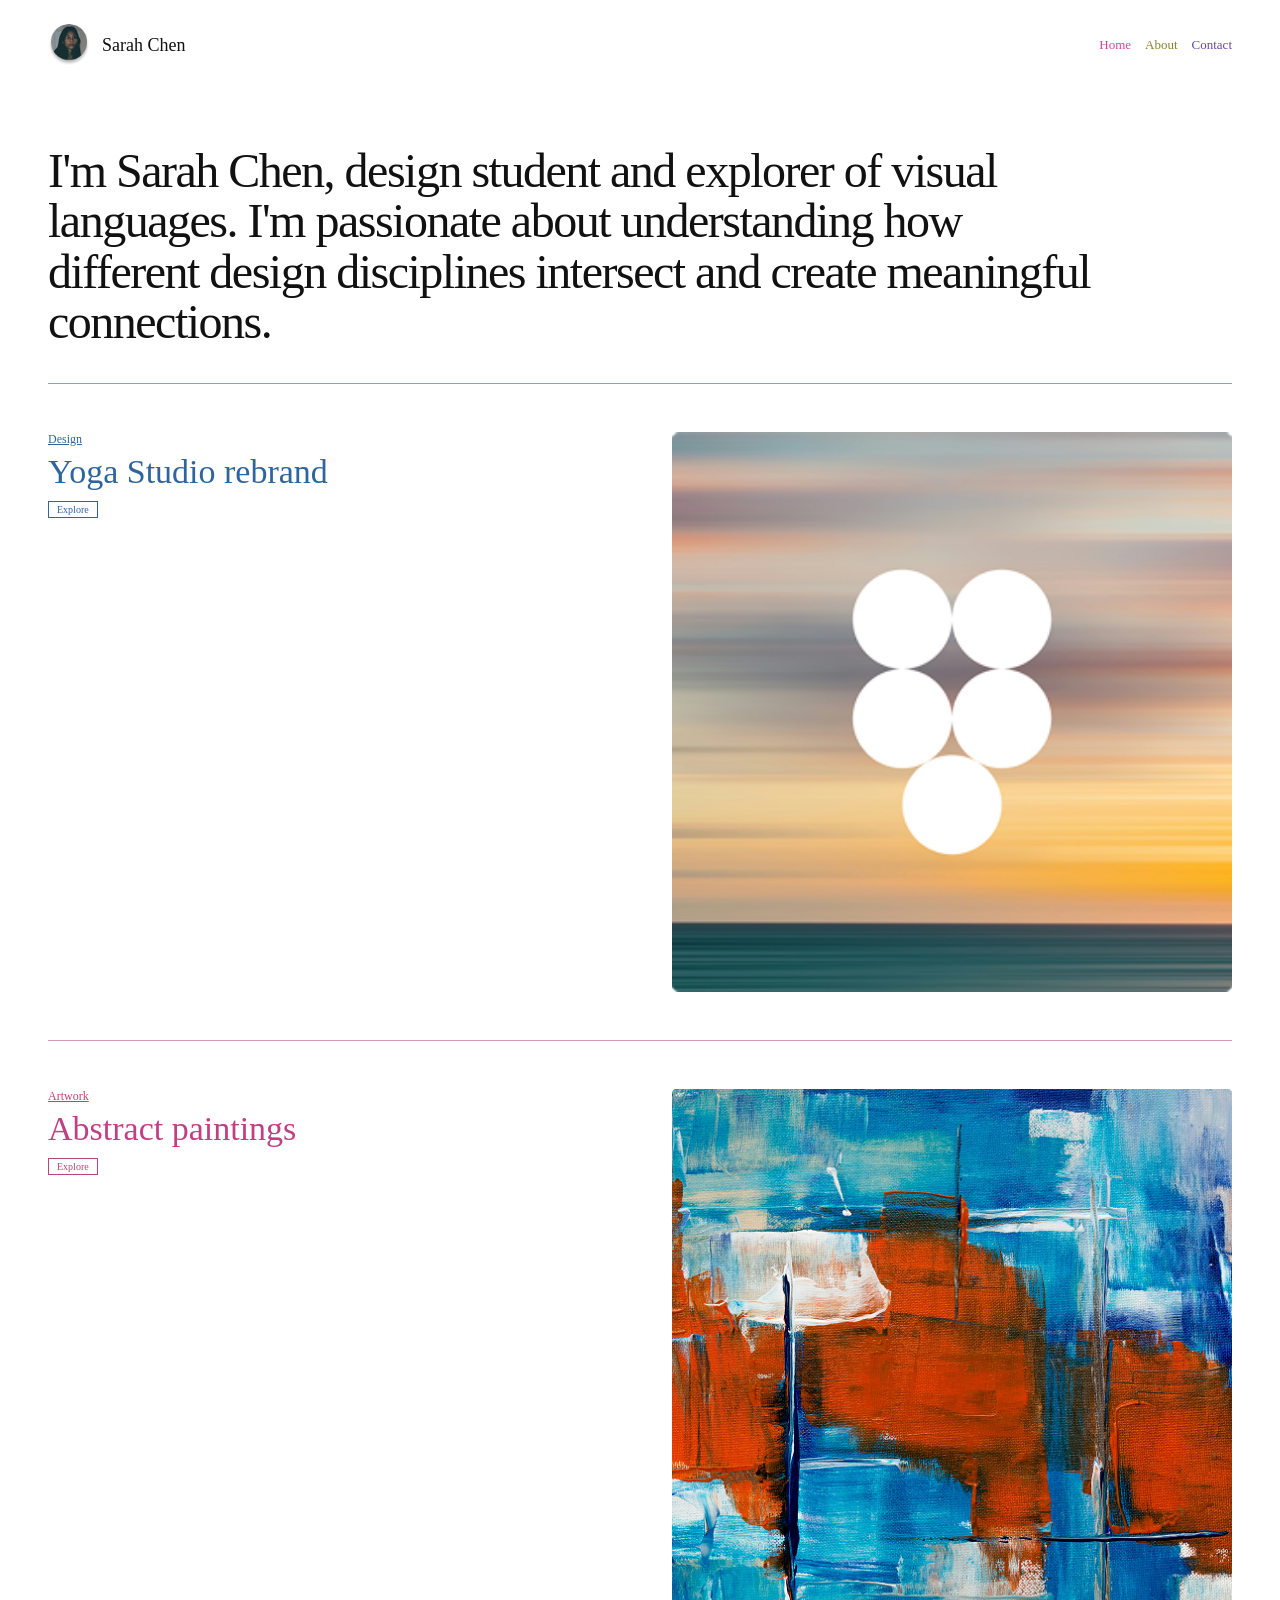
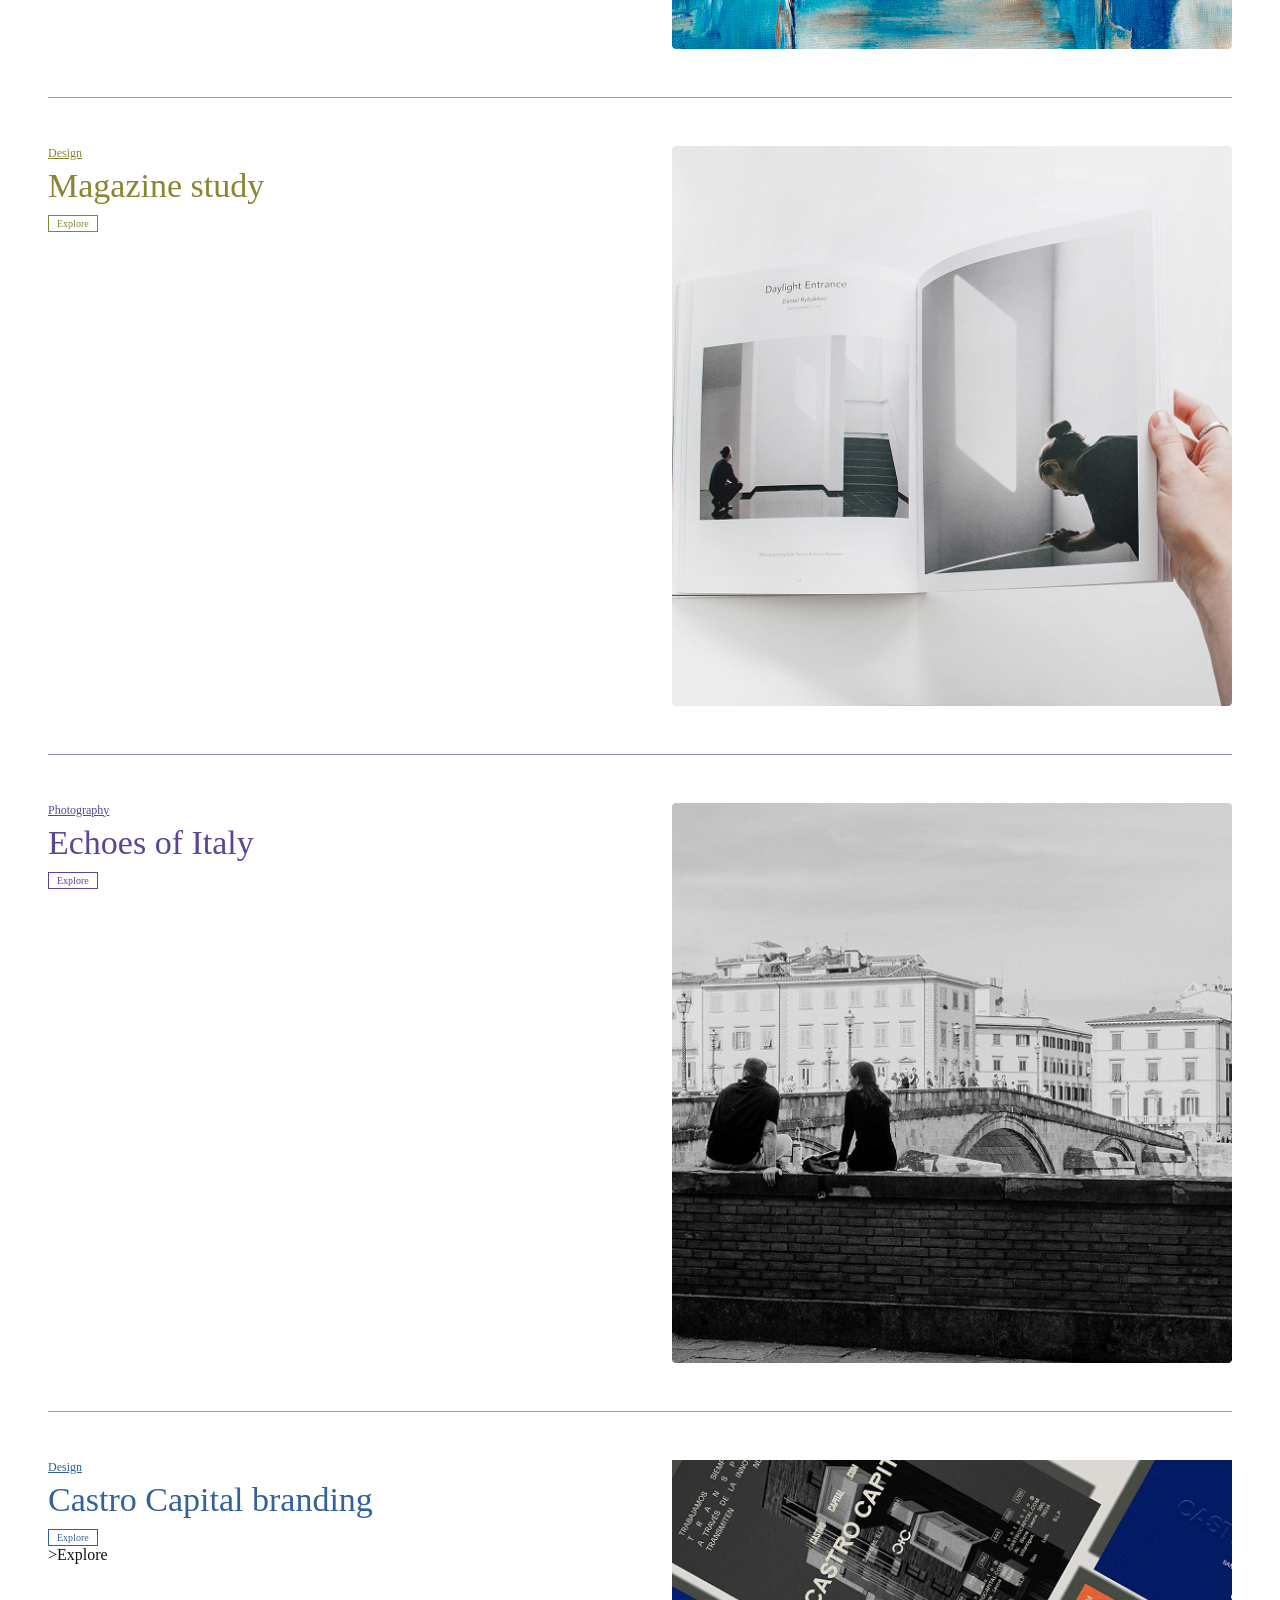
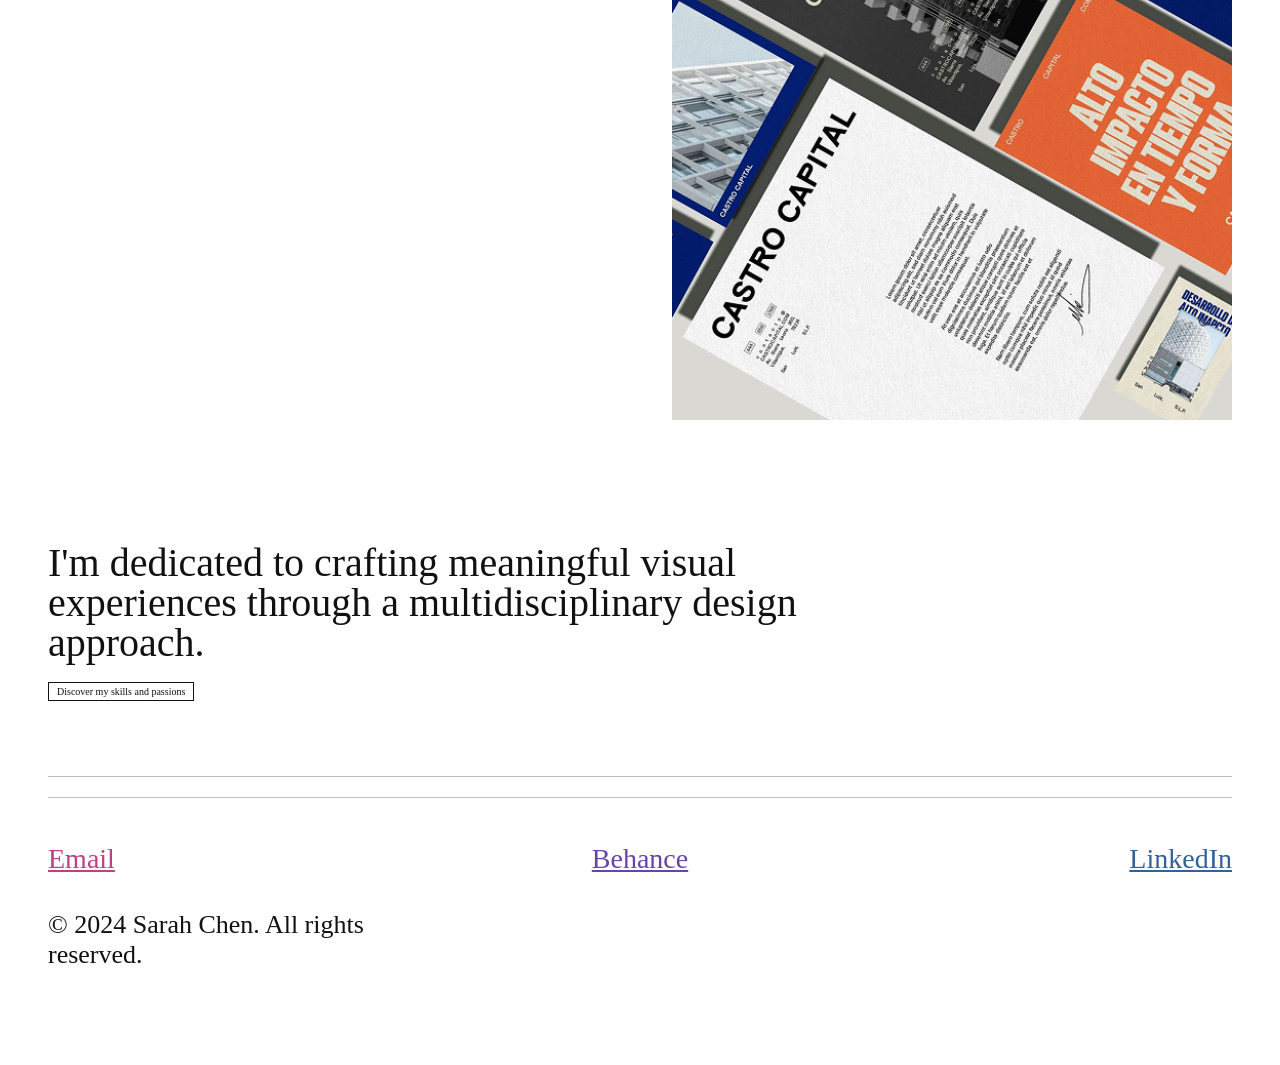
==== T1/web-minimalista/index.html @ d12eadbd "cambio de nombre de carpeta" ====
<!doctype html>
<html lang="en">
  <head>
    <meta charset="UTF-8" />
    <meta name="viewport" content="width=device-width, initial-scale=1.0" />
    <title>Portfolio | Sarah Chen</title>
    <link rel="stylesheet" href="assets/css/styles.css" />
  </head>
  <body>
    <header class="site-header">
      <a class="site-header__brand" href="index.html">
        <img
          class="site-header__logo"
          src="assets/images/Foto.png"
          alt="Sarah Chen Logo"
        />
        <span class="site-header__name">Sarah Chen</span>
      </a>

      <nav class="site-header__nav">
        <a class="site-header__link site-header__link--home" href="index.html"
          >Home</a
        >
        <a class="site-header__link site-header__link--about" href="pages/about.html"
          >About</a
        >
        <a class="site-header__link site-header__link--contact" href="index.html#contact"
          >Contact</a
        >
      </nav>
    </header>
    <main class="home">
      <section class="home-hero">
        <h1 class="home-hero__title">
          I'm Sarah Chen, design student and explorer of visual languages. I'm
          passionate about understanding how different design disciplines
          intersect and create meaningful connections.
        </h1>
      </section>
      <section class="projects-list" id="projects">
        <article class="project-card project-card--yoga">
          <div class="project-card__content">
            <p class="project-card__category">Design</p>
            <h2 class="project-card__title">Yoga Studio rebrand</h2>
            <a class="project-card__link" href="#">Explore</a>
          </div>
          <img
            class="project-card__image"
            src="assets/images/Image-1.png"
            alt="Yoga Studio rebrand"
          />
        </article>

        <article class="project-card project-card--artwork">
          <div class="project-card__content">
            <p class="project-card__category">Artwork</p>
            <h2 class="project-card__title">Abstract paintings</h2>
            <a class="project-card__link" href="#">Explore</a>
          </div>
          <img
            class="project-card__image"
            src="assets/images/image-4 (1).png"
            alt="Abstract paintings"
          />
        </article>

        <article class="project-card project-card--magazine">
          <div class="project-card__content">
            <p class="project-card__category">Design</p>
            <h2 class="project-card__title">Magazine study</h2>
            <a class="project-card__link" href="#">Explore</a>
          </div>
          <img
            class="project-card__image"
            src="assets/images/Image2 (1).png"
            alt="Magazine study"
          />
        </article>

        <article class="project-card project-card--photography">
          <div class="project-card__content">
            <p class="project-card__category">Photography</p>
            <h2 class="project-card__title">Echoes of Italy</h2>
            <a class="project-card__link" href="pages/echoes-of-italy.html"
              >Explore</a
            >
          </div>
          <img
            class="project-card__image"
            src="assets/images/Image-3 (3).png"
            alt="Echoes of Italy"
          />
        </article>

        <article class="project-card project-card--design">
          <div class="project-card__content">
            <p class="project-card__category">Design</p>
            <h2 class="project-card__title">Castro Capital branding</h2>
            <a class="project-card__link" href="#">Explore</a>
              >Explore</a
            >
          </div>
          <img
            class="project-card__image"
            src="assets/images/Rectangle 1.png"
            alt="Castro Capital branding"
          />
        </article>
      </section>

      <section class="home-about">
        <h2 class="home-about__title">I'm dedicated to crafting meaningful visual experiences through a
          multidisciplinary design approach.</h2>

          <a class="home-about__link" href="pages/about.html">Discover my skills and passions</a>
      </section>
    </main>

    <footer class="site-footer" id="contact">
      <nav class="site-footer__links">
        <a class="site-footer__link site-footer__link--email" href="#">Email</a>
        <a class="site-footer__link site-footer__link--behance" href="#"
          >Behance</a
        >
        <a class="site-footer__link site-footer__link--linkedin" href="#"
          >LinkedIn</a
        >
        <p class="site-footer__copyright">
          &copy; 2024 Sarah Chen. All rights reserved.
        </p>
      </nav>
    </footer>
  </body>
</html>
---- T1/web-minimalista/assets/css/styles.css ----
* {
  margin: 0;
  padding: 0;
  box-sizing: border-box;
}

html {
  scroll-behavior: smooth;
}

body {
  font-family: Georgia, "Times New Roman", Times, serif;
  background-color: #ffffff;
  color: #111111;
}

a {
  color: inherit;
}

img {
  display: block;
  max-width: 100%;
}

.site-header {
  width: 100%;
  max-width: 1280px;
  margin: 0 auto;
  padding: 24px 48px 60px;

  display: flex;
  justify-content: space-between;
  align-items: center;
}

.site-header__brand {
  display: flex;
  align-items: center;
  gap: 12px;

  color: #111111;
  text-decoration: none;
}

.site-header__logo {
  width: 42px;
  height: 42px;

  border-radius: 50%;
  object-fit: cover;
}

.site-header__name {
  font-size: 18px;
}

.site-header__nav {
  display: flex;
  align-items: center;
  gap: 14px;
}

.site-header__link {
  font-size: 13px;
  text-decoration: none;
}

.site-header__link--home {
  color: #d9439a;
}

.site-header__link--about {
  color: #878331;
}

.site-header__link--contact {
  color: #6745a8;
}

.home,
.project-detail,
.about-page {
  width: 100%;
  max-width: 1280px;
  margin: 0 auto;
  padding: 0 48px;
}

.home-hero {
  padding: 20px 0 35px;
}

.home-hero__title {
  max-width: 1050px;

  font-size: 48px;
  font-weight: 400;
  line-height: 1.05;
  letter-spacing: -1.5px;
}

.project-list {
  width: 100%;
}

.project-card {
  width: 100%;
  padding: 48px 0;

  display: grid;
  grid-template-columns: 1fr 1fr;
  gap: 52px;
  align-items: start;

  border-top: 1px solid #bdbdbd;
}

.project-card__content {
  display: flex;
  flex-direction: column;
  align-items: flex-start;
}

.project-card__category {
  margin-bottom: 8px;

  font-size: 12px;
  text-decoration: underline;
}

.project-card__title {
  margin-bottom: 12px;

  font-size: 34px;
  font-weight: 400;
  line-height: 1;
}

.project-card__link {
  padding: 2px 8px;

  border: 1px solid currentColor;

  font-size: 10px;
  text-decoration: none;
}

.project-card__image {
  width: 100%;
  max-width: 560px;
  aspect-ratio: 1 / 1;

  justify-self: end;

  object-fit: cover;
}

.project-card--yoga {
  border-top-color: #7da3cf;
}

.project-card--artwork {
  border-top-color: #d59aba;
}

.project-card--magazine {
  border-top-color: #aaa765;
}

.project-card--photography {
  border-top-color: #9883bd;
}

.project-card--design {
  border-top-color: #7da3cf;
}

.project-card--yoga .project-card__category,
.project-card--yoga .project-card__title,
.project-card--yoga .project-card__link {
  color: #2f659e;
}

.project-card--artwork .project-card__category,
.project-card--artwork .project-card__title,
.project-card--artwork .project-card__link {
  color: #c13f83;
}

.project-card--magazine .project-card__category,
.project-card--magazine .project-card__title,
.project-card--magazine .project-card__link {
  color: #898530;
}

.project-card--photography .project-card__category,
.project-card--photography .project-card__title,
.project-card--photography .project-card__link {
  color: #5d4497;
}

.project-card--design .project-card__category,
.project-card--design .project-card__title,
.project-card--design .project-card__link {
  color: #32619b;
}

.home-about {
  padding: 75px 0;

  border-bottom: 1px solid #bdbdbd;
}

.home-about__title {
  max-width: 750px;
  margin-bottom: 18px;

  font-size: 40px;
  font-weight: 400;
  line-height: 1;
}

.home-about__link {
  display: inline-block;

  padding: 3px 8px;

  border: 1px solid #111111;

  font-size: 10px;
  text-decoration: none;
}

.project-detail__intro {
  max-width: 760px;
  margin-bottom: 90px;
}

.project-detail__category {
  margin-bottom: 8px;

  color: #6745a8;
  font-size: 12px;
  text-decoration: underline;
}

.project-detail__title {
  margin-bottom: 20px;

  color: #6745a8;

  font-size: 38px;
  font-weight: 400;
  line-height: 1;
}

.project-detail__description {
  font-size: 29px;
  line-height: 1.1;
}

.project-gallery {
  width: 100%;
}

.project-gallery__figure {
  margin-bottom: 90px;
}

.project-gallery__figure--medium {
  width: 56%;
}

.project-gallery__figure--large {
  width: 82%;
}

.project-gallery__figure--center {
  margin-left: auto;
  margin-right: auto;
}

.project-gallery__figure--left {
  margin-right: auto;
}

.project-gallery__figure--right {
  margin-left: auto;
}

.project-gallery__image {
  width: 100%;
  height: auto;
}

.project-gallery__caption {
  margin-top: 8px;

  font-size: 9px;
  line-height: 1.3;
}

.project-gallery__text {
  max-width: 720px;
  margin: 20px 0 90px;

  font-size: 30px;
  line-height: 1.1;
}

.about-intro {
  padding: 30px 0 100px;
}

.about-intro__text {
  max-width: 1160px;

  font-size: 46px;
  font-weight: 400;
  line-height: 1.13;
}

.about-intro__text + .about-intro__text {
  margin-top: 60px;
}

.about-status {
  margin-bottom: 110px;

  display: grid;
  grid-template-columns: 1fr 1fr;
  gap: 50px;
}

.about-status__intro,
.about-status__content {
  border-top: 1px solid #bdbdbd;
}

.about-status__label {
  padding-top: 35px;

  font-family: monospace;
  font-size: 13px;
}

.about-status__row {
  min-height: 72px;

  display: grid;
  grid-template-columns: 130px 1fr;
  align-items: center;
  gap: 20px;

  border-bottom: 1px solid #bdbdbd;

  font-family: monospace;
  font-size: 13px;
}

.about-status__image {
  width: 100%;
  margin-top: 35px;
  aspect-ratio: 1 / 1;

  object-fit: cover;
}

.related-projects {
  padding: 40px 0 70px;

  border-top: 1px solid #bdbdbd;
}

.related-projects__heading {
  max-width: 850px;
  margin-bottom: 35px;

  font-size: 40px;
  font-weight: 400;
  line-height: 1.08;
}

.related-projects__more {
  display: inline-block;
  margin-bottom: 45px;

  font-family: monospace;
  font-size: 11px;
}

.related-projects__grid {
  display: grid;
  grid-template-columns: repeat(3, 1fr);
  gap: 45px;
}

.related-projects__card {
  padding-top: 25px;

  border-top: 1px solid currentColor;
}

.related-projects__category {
  margin-bottom: 10px;

  font-size: 11px;
  text-decoration: underline;
}

.related-projects__title {
  min-height: 82px;
  margin-bottom: 12px;

  font-size: 32px;
  font-weight: 400;
  line-height: 1;
}

.related-projects__link {
  display: inline-block;
  margin-bottom: 35px;
  padding: 2px 7px;

  border: 1px solid currentColor;

  font-size: 9px;
  text-decoration: none;
}

.related-projects__image {
  width: 100%;
  aspect-ratio: 1 / 1;

  object-fit: cover;
}

.related-projects__card--artwork {
  color: #c13f83;
}

.related-projects__card--editorial {
  color: #898530;
}

.related-projects__card--design {
  color: #32619b;
}

.site-footer {
  width: 100%;
  max-width: 1280px;
  margin: 0 auto;
  padding: 20px 48px 50px;
}

.site-footer__links {
  padding: 45px 0;

  display: grid;
  grid-template-columns: repeat(3, 1fr);

  border-top: 1px solid #bdbdbd;
}

.site-footer__link {
  font-size: 28px;
}

.site-footer__link--email {
  color: #c13f83;
  text-align: left;
}

.site-footer__link--behance {
  color: #6745a8;
  text-align: center;
}

.site-footer__link--linkedin {
  color: #32619b;
  text-align: right;
}

.site-footer__copyright {
  padding-top: 35px;

  font-size: 26px;
}

@media (min-width: 800px) and (max-width: 1279px) {
  .site-header {
    padding: 22px 32px 50px;
  }

  .home,
  .project-detail,
  .about-page {
    padding: 0 32px;
  }

  .site-footer {
    padding: 20px 32px 45px;
  }

  .home-hero__title {
    font-size: 42px;
  }

  .project-card {
    gap: 40px;
    padding: 40px 0;
  }

  .project-card__title {
    font-size: 30px;
  }

  .project-card__image {
    max-width: 500px;
  }

  .project-detail__description {
    font-size: 26px;
  }

  .project-gallery__figure--medium {
    width: 65%;
  }

  .project-gallery__figure--large {
    width: 88%;
  }

  .about-intro__text {
    font-size: 38px;
  }

  .related-projects__grid {
    gap: 28px;
  }

  .related-projects__title {
    font-size: 27px;
  }
}

@media (max-width: 799px) {
  .site-header {
    padding: 18px 18px 35px;
  }

  .site-header__logo {
    width: 34px;
    height: 34px;
  }

  .site-header__name {
    font-size: 15px;
  }

  .site-header__nav {
    gap: 9px;
  }

  .site-header__link {
    font-size: 10px;
  }

  .home,
  .project-detail,
  .about-page {
    padding: 0 18px;
  }

  .home-hero {
    padding: 15px 0 28px;
  }

  .home-hero__title {
    font-size: 31px;
    letter-spacing: -0.7px;
  }

  .project-card {
    padding: 32px 0;

    grid-template-columns: 1fr;
    gap: 24px;
  }

  .project-card__title {
    font-size: 28px;
  }

  .project-card__image {
    width: 100%;
    max-width: none;
  }

  .home-about {
    padding: 50px 0;
  }

  .home-about__title {
    font-size: 31px;
  }

  .project-detail__intro {
    margin-bottom: 55px;
  }

  .project-detail__title {
    font-size: 32px;
  }

  .project-detail__description {
    font-size: 22px;
  }

  .project-gallery__figure {
    width: 100%;
    margin-bottom: 55px;
  }

  .project-gallery__text {
    margin-bottom: 55px;

    font-size: 24px;
  }

  .about-intro {
    padding: 20px 0 70px;
  }

  .about-intro__text {
    font-size: 28px;
  }

  .about-intro__text + .about-intro__text {
    margin-top: 40px;
  }

  .about-status {
    margin-bottom: 75px;

    grid-template-columns: 1fr;
    gap: 35px;
  }

  .about-status__row {
    grid-template-columns: 110px 1fr;

    font-size: 11px;
  }

  .related-projects {
    padding: 35px 0 50px;
  }

  .related-projects__heading {
    font-size: 30px;
  }

  .related-projects__grid {
    grid-template-columns: 1fr;
    gap: 45px;
  }

  .related-projects__title {
    min-height: auto;

    font-size: 29px;
  }

  .related-projects__link {
    margin-bottom: 20px;
  }

  .site-footer {
    padding: 20px 18px 35px;
  }

  .site-footer__links {
    padding: 30px 0;
  }

  .site-footer__link {
    font-size: 18px;
  }

  .site-footer__copyright {
    padding-top: 25px;

    font-size: 18px;
  }
}
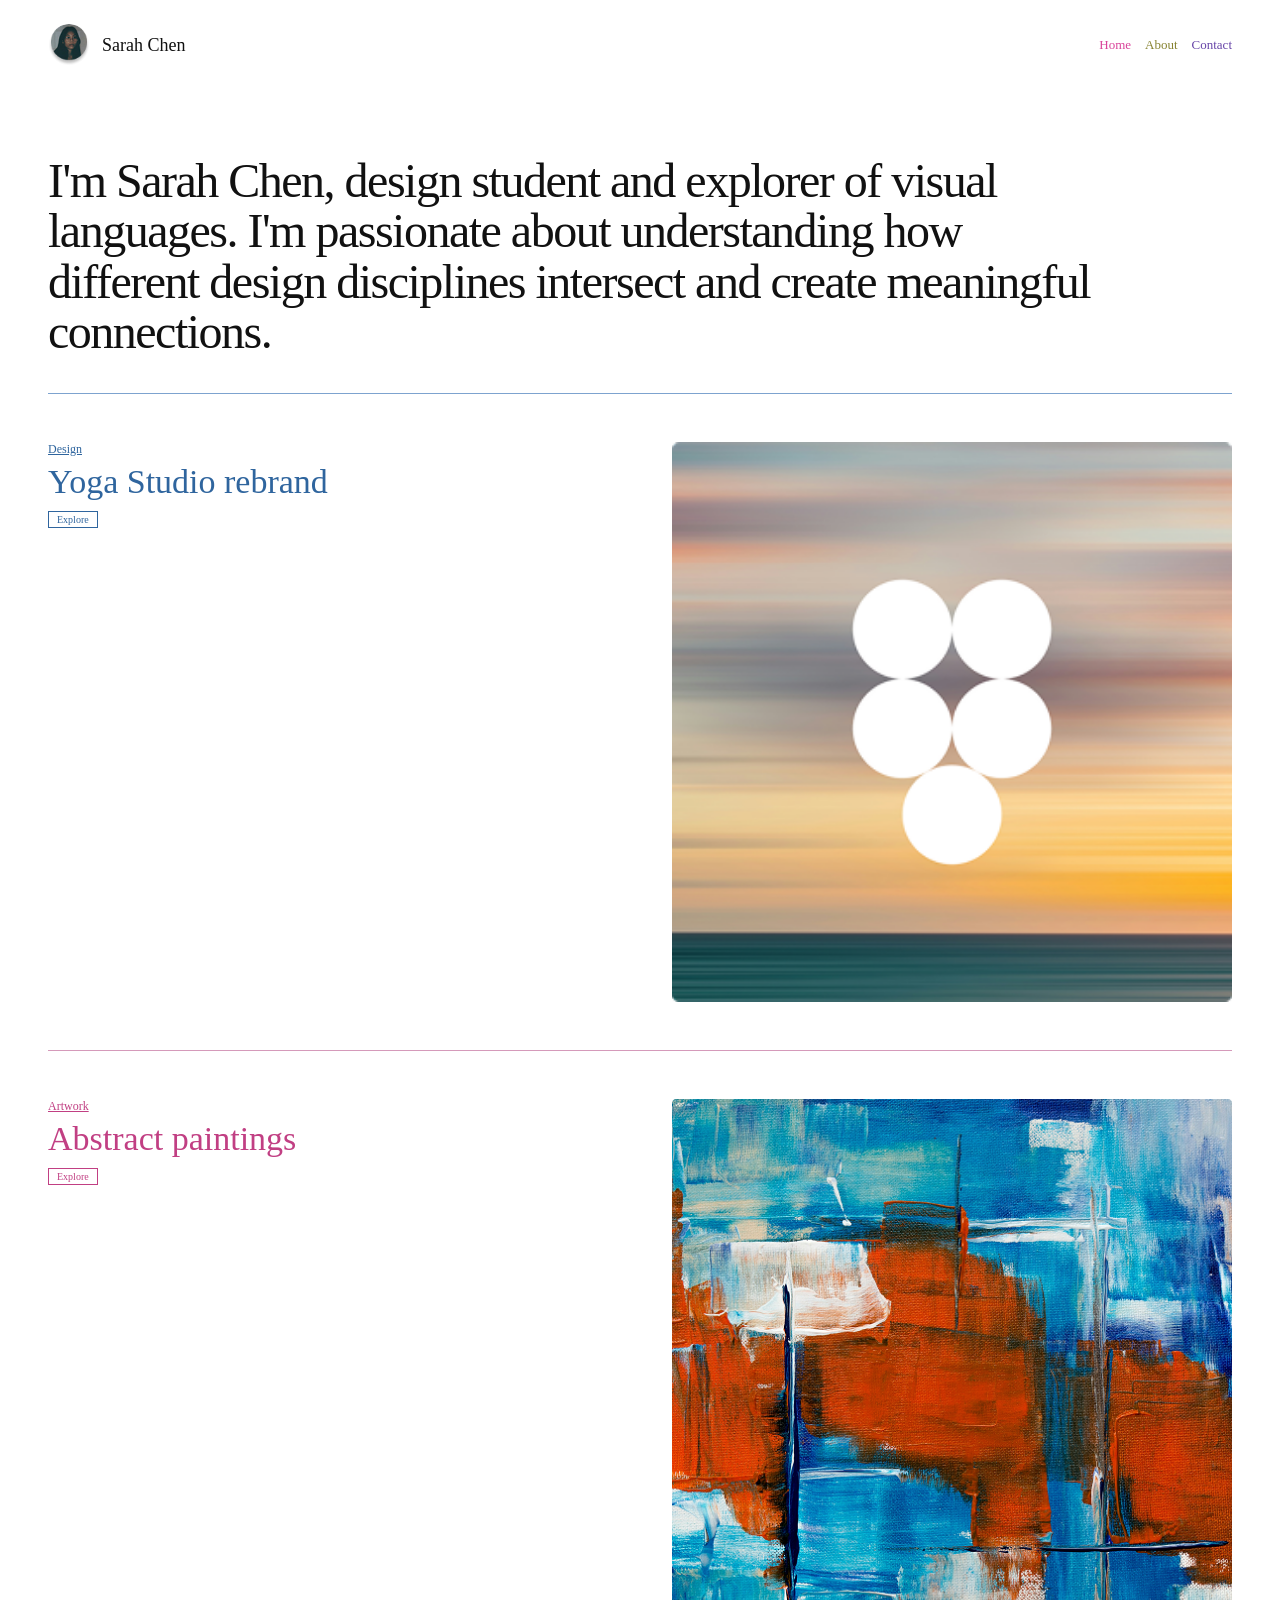
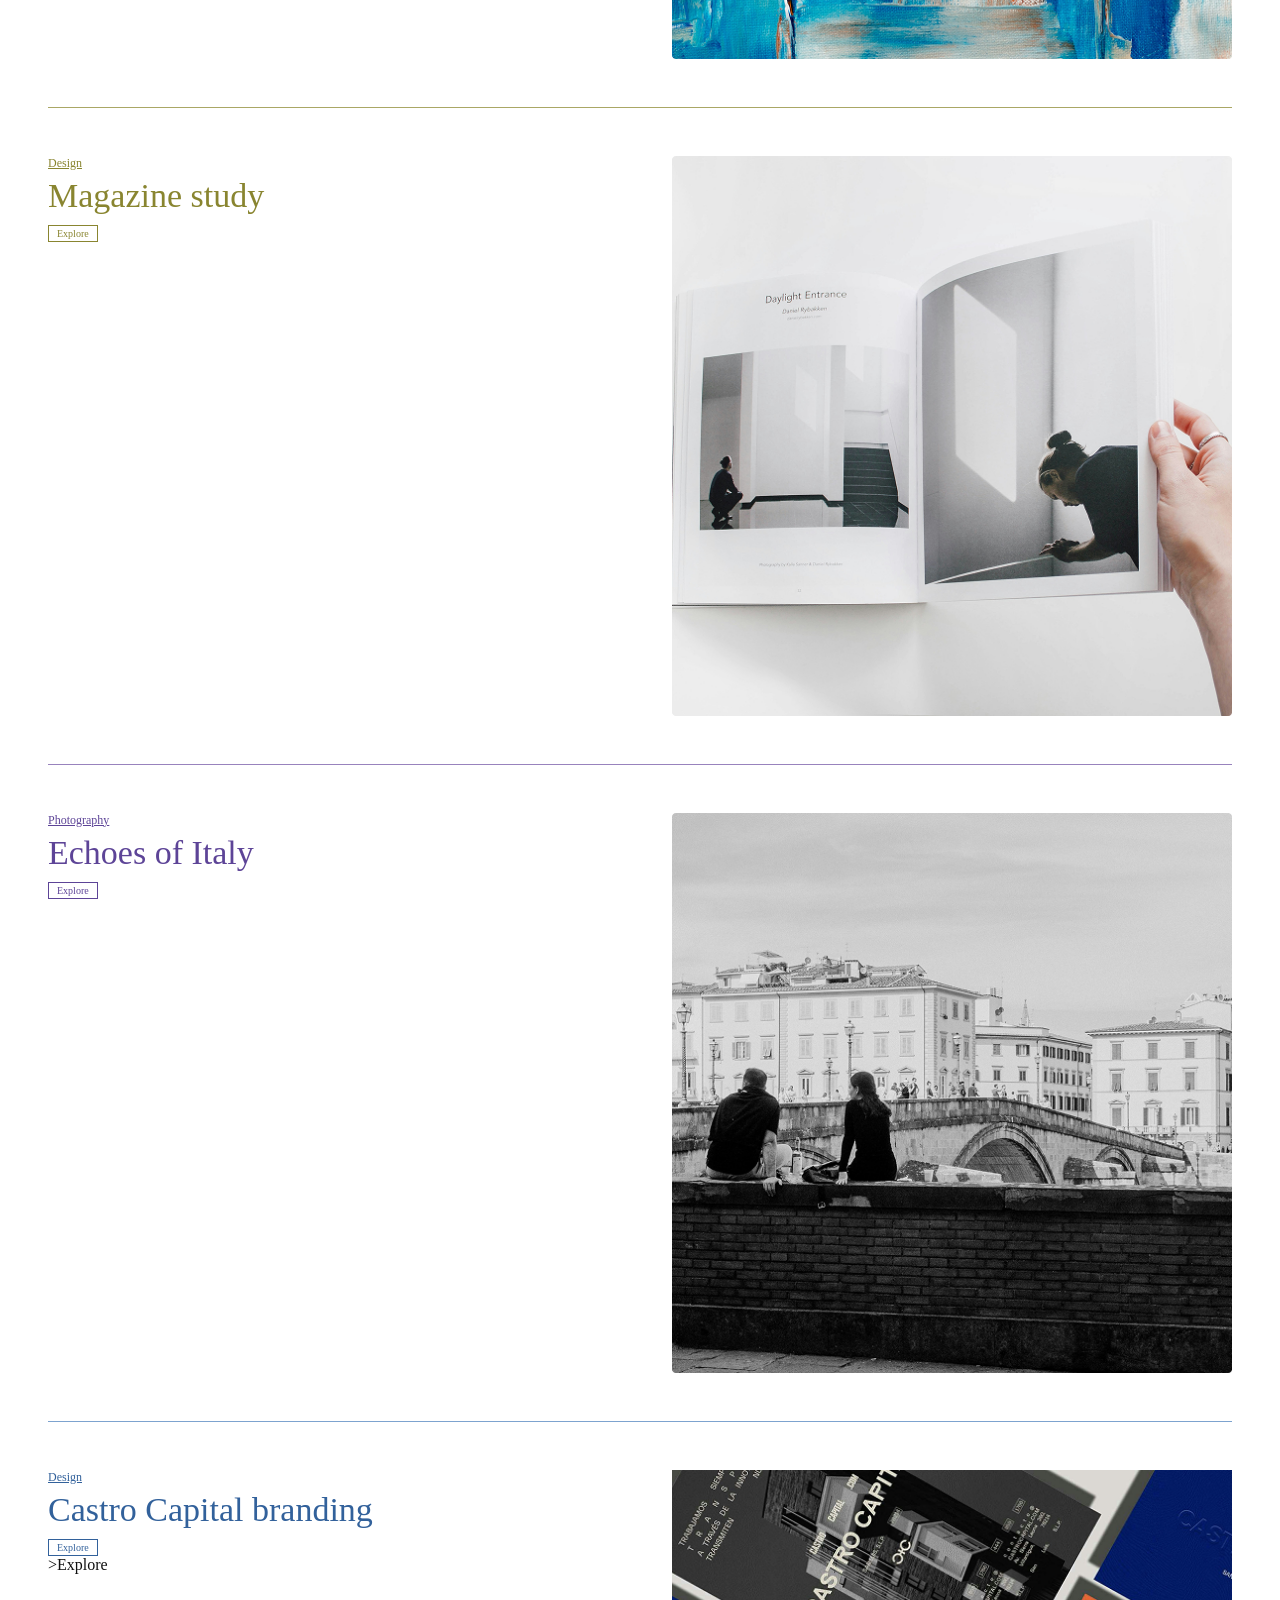
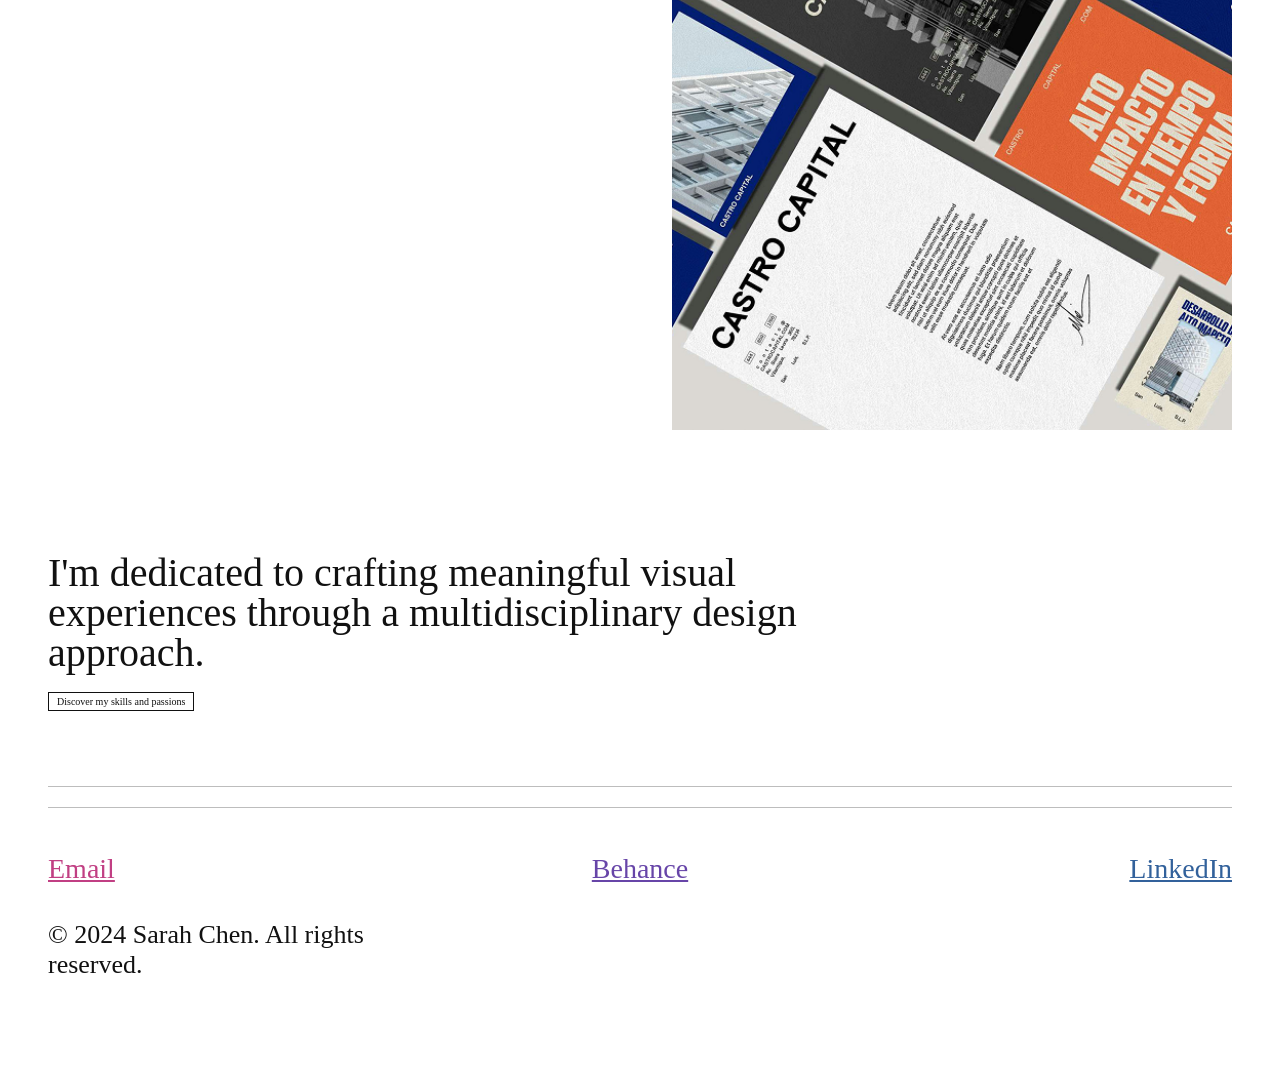
==== commit 6cfe7ce8: "Ultimos ajustes de navegaciones y ajustes en el css para calco de pagina" ====
--- a/T1/web-minimalista/index.html
+++ b/T1/web-minimalista/index.html
@@ -42,7 +42,7 @@
           <div class="project-card__content">
             <p class="project-card__category">Design</p>
             <h2 class="project-card__title">Yoga Studio rebrand</h2>
-            <a class="project-card__link" href="#">Explore</a>
+            <a class="project-card__link" href="pages/echoes-of-italy.html">Explore</a>
           </div>
           <img
             class="project-card__image"
@@ -55,7 +55,7 @@
           <div class="project-card__content">
             <p class="project-card__category">Artwork</p>
             <h2 class="project-card__title">Abstract paintings</h2>
-            <a class="project-card__link" href="#">Explore</a>
+            <a class="project-card__link" href="pages/echoes-of-italy.html">Explore</a>
           </div>
           <img
             class="project-card__image"
@@ -68,7 +68,7 @@
           <div class="project-card__content">
             <p class="project-card__category">Design</p>
             <h2 class="project-card__title">Magazine study</h2>
-            <a class="project-card__link" href="#">Explore</a>
+            <a class="project-card__link" href="pages/echoes-of-italy.html">Explore</a>
           </div>
           <img
             class="project-card__image"
@@ -96,7 +96,7 @@
           <div class="project-card__content">
             <p class="project-card__category">Design</p>
             <h2 class="project-card__title">Castro Capital branding</h2>
-            <a class="project-card__link" href="#">Explore</a>
+            <a class="project-card__link" href="pages/echoes-of-italy.html">Explore</a>
               >Explore</a
             >
           </div>
--- a/T1/web-minimalista/assets/css/styles.css
+++ b/T1/web-minimalista/assets/css/styles.css
@@ -27,7 +27,7 @@
   width: 100%;
   max-width: 1280px;
   margin: 0 auto;
-  padding: 24px 48px 60px;
+  padding: 24px 48px 70px;
 
   display: flex;
   justify-content: space-between;
@@ -232,32 +232,40 @@
   text-decoration: none;
 }
 
+.project-detail {
+  padding-bottom: 20px;
+}
+
 .project-detail__intro {
-  max-width: 760px;
+  width: 100%;
+  max-width: 650px;
   margin-bottom: 90px;
 }
 
 .project-detail__category {
-  margin-bottom: 8px;
+  margin-bottom: 7px;
 
   color: #6745a8;
+
   font-size: 12px;
   text-decoration: underline;
 }
 
 .project-detail__title {
-  margin-bottom: 20px;
+  margin-bottom: 16px;
 
   color: #6745a8;
 
-  font-size: 38px;
+  font-size: 36px;
   font-weight: 400;
   line-height: 1;
 }
 
 .project-detail__description {
-  font-size: 29px;
-  line-height: 1.1;
+  max-width: 620px;
+
+  font-size: 25px;
+  line-height: 1.08;
 }
 
 .project-gallery {
@@ -268,12 +276,20 @@
   margin-bottom: 90px;
 }
 
+.project-gallery__figure--narrow {
+  width: 58%;
+}
+
 .project-gallery__figure--medium {
-  width: 56%;
-}
-
-.project-gallery__figure--large {
-  width: 82%;
+  width: 74%;
+}
+
+.project-gallery__figure--wide {
+  width: 83%;
+}
+
+.project-gallery__figure--full {
+  width: 100%;
 }
 
 .project-gallery__figure--center {
@@ -282,46 +298,59 @@
 }
 
 .project-gallery__figure--left {
+  margin-left: 0;
   margin-right: auto;
 }
 
 .project-gallery__figure--right {
   margin-left: auto;
+  margin-right: 0;
 }
 
 .project-gallery__image {
   width: 100%;
   height: auto;
+
+  object-fit: cover;
 }
 
 .project-gallery__caption {
-  margin-top: 8px;
+  margin-top: 7px;
 
   font-size: 9px;
   line-height: 1.3;
 }
 
 .project-gallery__text {
-  max-width: 720px;
-  margin: 20px 0 90px;
-
-  font-size: 30px;
-  line-height: 1.1;
+  width: 100%;
+  max-width: 680px;
+  margin: 0 0 85px;
+
+  font-size: 26px;
+  line-height: 1.08;
+}
+
+.about-page {
+  padding-top: 10px;
 }
 
 .about-intro {
-  padding: 30px 0 100px;
-}
-
-.about-intro__text {
+  padding: 20px 0 105px;
+}
+
+.about-intro > .about-intro__text {
+  width: 100%;
   max-width: 1160px;
-
-  font-size: 46px;
+  margin: 0;
+
+  font-family: Georgia, "Times New Roman", Times, serif;
+  font-size: 42px;
   font-weight: 400;
-  line-height: 1.13;
-}
-
-.about-intro__text + .about-intro__text {
+  line-height: 1.12;
+  letter-spacing: -0.8px;
+}
+
+.about-intro > .about-intro__text + .about-intro__text {
   margin-top: 60px;
 }
 
@@ -330,7 +359,7 @@
 
   display: grid;
   grid-template-columns: 1fr 1fr;
-  gap: 50px;
+  gap: 48px;
 }
 
 .about-status__intro,
@@ -339,7 +368,7 @@
 }
 
 .about-status__label {
-  padding-top: 35px;
+  padding-top: 36px;
 
   font-family: monospace;
   font-size: 13px;
@@ -368,13 +397,14 @@
 }
 
 .related-projects {
-  padding: 40px 0 70px;
+  padding: 45px 0 70px;
 
   border-top: 1px solid #bdbdbd;
 }
 
 .related-projects__heading {
-  max-width: 850px;
+  width: 100%;
+  max-width: 900px;
   margin-bottom: 35px;
 
   font-size: 40px;
@@ -491,7 +521,7 @@
 
 @media (min-width: 800px) and (max-width: 1279px) {
   .site-header {
-    padding: 22px 32px 50px;
+    padding: 22px 32px 55px;
   }
 
   .home,
@@ -521,20 +551,62 @@
     max-width: 500px;
   }
 
+  .project-detail__intro {
+    max-width: 580px;
+    margin-bottom: 75px;
+  }
+
   .project-detail__description {
-    font-size: 26px;
+    font-size: 23px;
+  }
+
+  .project-gallery__figure {
+    margin-bottom: 75px;
+  }
+
+  .project-gallery__figure--narrow {
+    width: 60%;
   }
 
   .project-gallery__figure--medium {
-    width: 65%;
-  }
-
-  .project-gallery__figure--large {
-    width: 88%;
-  }
-
-  .about-intro__text {
-    font-size: 38px;
+    width: 74%;
+  }
+
+  .project-gallery__figure--wide {
+    width: 84%;
+  }
+
+  .project-gallery__figure--full {
+    width: 100%;
+  }
+
+  .project-gallery__text {
+    max-width: 620px;
+    margin-bottom: 75px;
+
+    font-size: 24px;
+  }
+
+  .about-intro {
+    padding-bottom: 90px;
+  }
+
+  .about-intro > .about-intro__text {
+    font-size: 36px;
+    line-height: 1.12;
+  }
+
+  .about-intro > .about-intro__text + .about-intro__text {
+    margin-top: 50px;
+  }
+
+  .about-status {
+    gap: 40px;
+    margin-bottom: 90px;
+  }
+
+  .related-projects__heading {
+    font-size: 36px;
   }
 
   .related-projects__grid {
@@ -548,7 +620,7 @@
 
 @media (max-width: 799px) {
   .site-header {
-    padding: 18px 18px 35px;
+    padding: 18px 18px 38px;
   }
 
   .site-header__logo {
@@ -608,38 +680,46 @@
   }
 
   .project-detail__intro {
+    max-width: none;
     margin-bottom: 55px;
   }
 
   .project-detail__title {
-    font-size: 32px;
+    font-size: 31px;
   }
 
   .project-detail__description {
+    font-size: 20px;
+  }
+
+  .project-gallery__figure,
+  .project-gallery__figure--narrow,
+  .project-gallery__figure--medium,
+  .project-gallery__figure--wide,
+  .project-gallery__figure--full {
+    width: 100%;
+    margin: 0 0 55px;
+  }
+
+  .project-gallery__text {
+    max-width: none;
+    margin-bottom: 55px;
+
     font-size: 22px;
   }
 
-  .project-gallery__figure {
-    width: 100%;
-    margin-bottom: 55px;
-  }
-
-  .project-gallery__text {
-    margin-bottom: 55px;
-
-    font-size: 24px;
-  }
-
   .about-intro {
-    padding: 20px 0 70px;
-  }
-
-  .about-intro__text {
-    font-size: 28px;
-  }
-
-  .about-intro__text + .about-intro__text {
-    margin-top: 40px;
+    padding: 10px 0 65px;
+  }
+
+  .about-intro > .about-intro__text {
+    font-size: 26px;
+    line-height: 1.12;
+    letter-spacing: -0.4px;
+  }
+
+  .about-intro > .about-intro__text + .about-intro__text {
+    margin-top: 38px;
   }
 
   .about-status {
@@ -650,9 +730,15 @@
   }
 
   .about-status__row {
-    grid-template-columns: 110px 1fr;
+    min-height: 62px;
+
+    grid-template-columns: 100px 1fr;
 
     font-size: 11px;
+  }
+
+  .about-status__image {
+    margin-top: 25px;
   }
 
   .related-projects {
@@ -660,7 +746,7 @@
   }
 
   .related-projects__heading {
-    font-size: 30px;
+    font-size: 29px;
   }
 
   .related-projects__grid {
